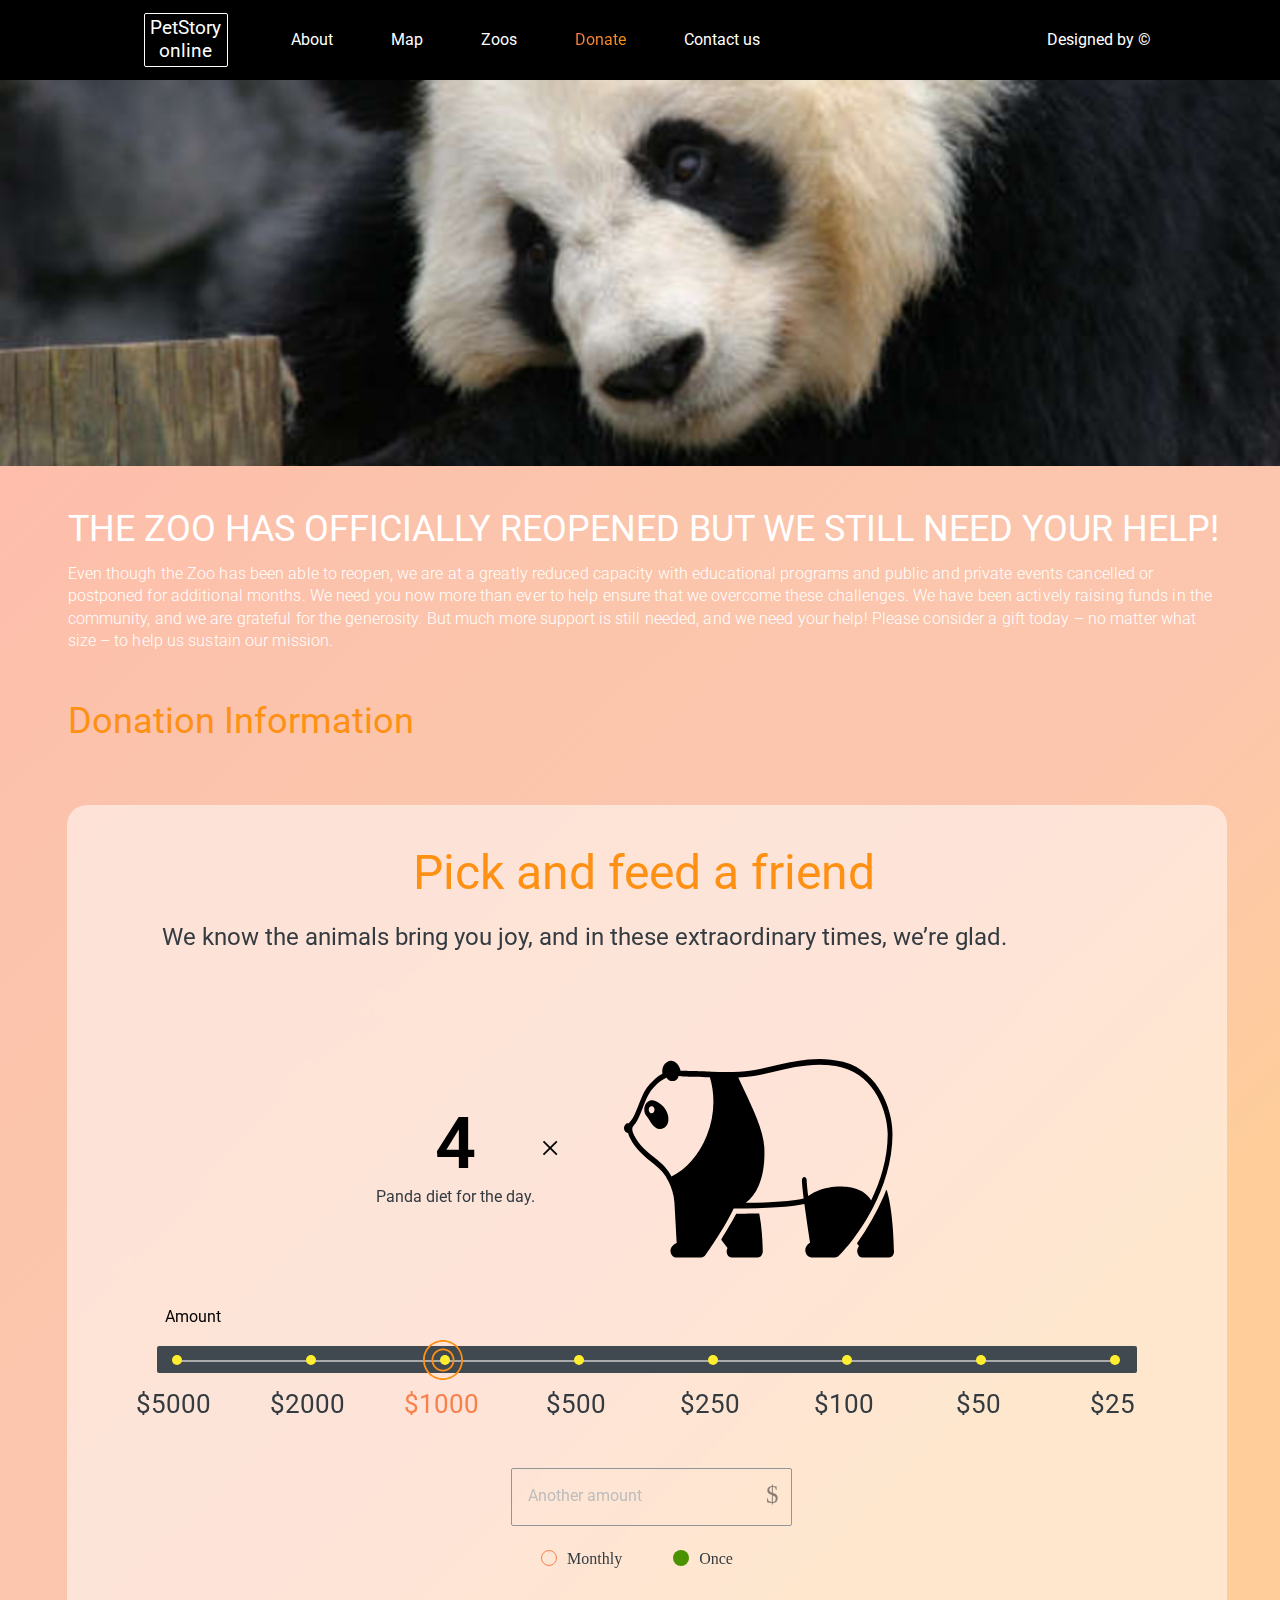
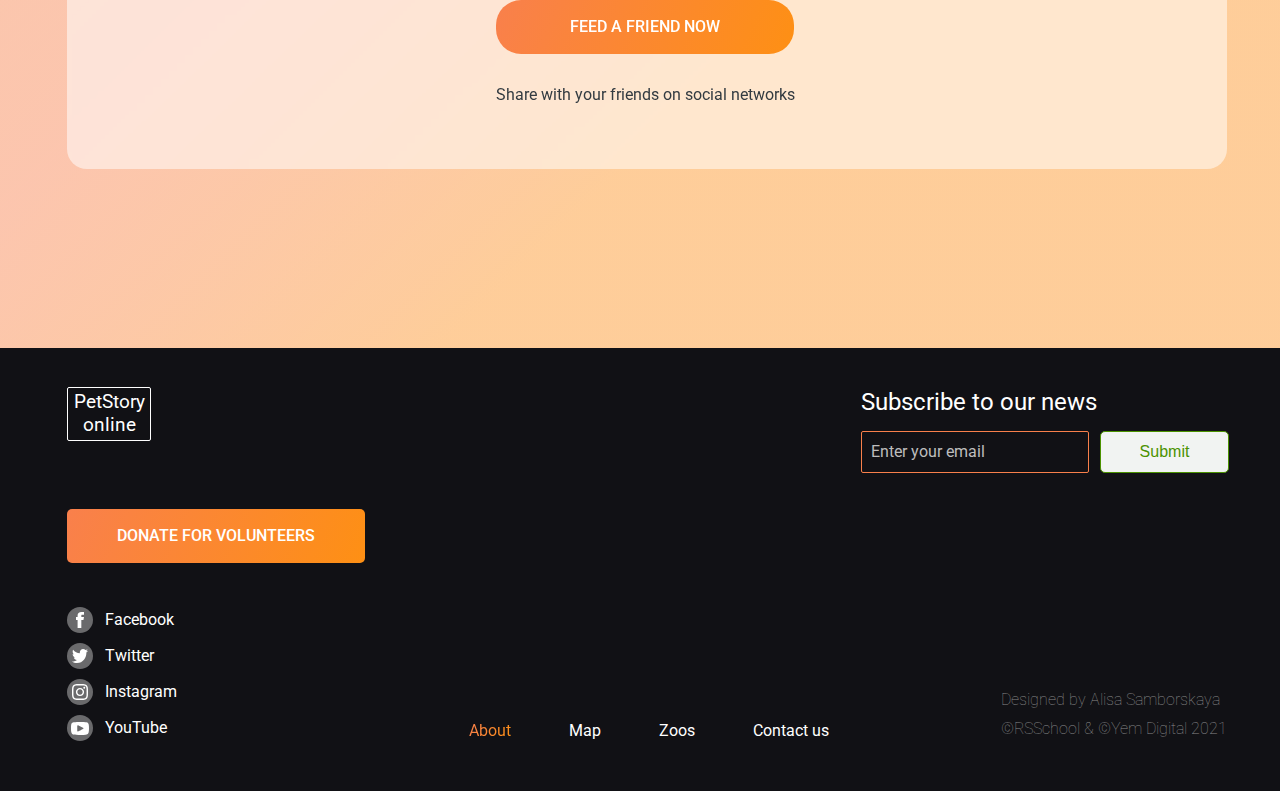
==== online-zoo/pages/donate/index.html @ 53935221 "add: second week responsive" ====
<!DOCTYPE html>
<html lang="en">

<head>
    <meta charset="UTF-8">
    <meta http-equiv="X-UA-Compatible" content="IE=edge">
    <meta name="viewport" content="width=device-width, initial-scale=1.0">
    <title>Donate</title>
    <link rel="stylesheet" href="style.css">
</head>

<body>
    <header class="header">
        <nav id="about" class="nav">
            <div class="wrapNav">
                <a class="" href="../main/index.html">
                    <div class="logoA">
                        <div>
                            <h1 class="logoText">PetStory online</h1>
                        </div>
                    </div>
                </a>
                <ul class="navList">
                    <li><a href="../main/index.html">About</a></li>
                    <li><a href="#">Map</a></li>
                    <li><a href="#">Zoos</a></li>
                    <li><a class="active" href="../donate/#">Donate</a></li>
                    <li><a href="#">Contact us</a></li>
                </ul>
            </div>
            <div class="designed"><a href="https://www.figma.com/file/jfEFwkXVj1WRq7sUHDr8os/PetStory-online"> Designed
                    by &#169;</a></div>
        </nav>

    </header>
    <!--- END OF HEADER-->


    <main class="main">
        <div class="container">
            <div class="pandaText">
            </div>

            <section class="feedAnimals">
                <div class="feedWrapper">
                    <h3 class="donateFirstText">THE ZOO HAS OFFICIALLY REOPENED BUT WE STILL NEED YOUR HELP!</h3>
                    <div class="donateSecndText">Even though the Zoo has been able to reopen, we are at a greatly
                        reduced capacity with educational programs and public and private events cancelled or
                        postponed for additional months. We need you now more than ever to help ensure that we
                        overcome these challenges. We have been actively raising funds in the community, and we are
                        grateful for the generosity. But much more support is still needed, and we need your help!
                        Please consider a gift today – no matter what size – to help us sustain our mission.</div>
                </div>
                <h3 class="donateThirdText">
                    Donation Information
                </h3>
                <div class="mainWrapper">
                    <div class="mainContainerDonate">
                        <div class="containerCenter">
                            <h2 class="textFeed">
                                Pick and feed a friend
                            </h2>
                            <div class="textFeedTwo">
                                We know the animals bring you joy, and in these extraordinary times, we&#8217;re glad.
                            </div>
                            <div class="feed">
                                <div class="feedNumb">
                                    4
                                    <span class="diet">Panda diet for the day.</span>
                                </div>

                                <div class="feedAnimal">
                                    <div class="simbol">&times;</div>
                                    <img src="../../assets/images/animals-widget.svg" alt="feedPanda">
                                </div>
                            </div>
                            <p class="smallest">Amount</p>

                            <div class="donatLine">
                                <input class="range-input" type="range" list="donatList" value="3" min="1" max="8">
                                <datalist id="donatList">
                                    <option value="1" class="range-label">$5000</option>
                                    <option value="2" class="range-label">$2000</option>
                                    <option value="3" class="range-label donatLine-active">$1000</option>
                                    <option value="4" class="range-label">$500</option>
                                    <option value="5" class="range-label">$250</option>
                                    <option value="6" class="range-label">$100</option>
                                    <option value="7" class="range-label">$50</option>
                                    <option value="8" class="range-label">$25</option>
                                </datalist>
                            </div>

                            <div class="donatWrapper">
                                <form class="feedAmount">
                                    <div class="feedAmount_div_input">
                                        <input type="number" class="feedAmount_input" 
                                            placeholder="Another amount">
                                    </div>
                                    <div class="feedAmount_radio">
                                        <div class="radio">
                                            <input type="radio" name="event" id="donate-monthly">
                                            <label for="donate-monthly">Monthly</label>
                                        </div>
                                        <div class="radio">
                                            <input type="radio" name="event" id="donate-once" checked>
                                            <label for="donate-once">Once</label>
                                        </div>
                                    </div>
                                    <div class="button_div"><button class="button">Feed a friend now</button></div>
                                    <p class="lastText">Share with your friends on social networks</p>
                                </form>
                            </div>


                        </div>


                    </div>
                </div>


            </section>





            <!-- FOOOOTER-->


            <section class="footer">
                <h3 class="hiddenClass">hidden</h3>
                <div class="footerWrapper">
                    <div class="sectionOne">
                        <div class="logoF">
                            <div><a class="logoText" href="#about">PetStory online</a></div>
                        </div>
                        <button class="donateBtn">donate for volunteers</button>
                        <div class="listCommunities">
                            <a class="facebook">
                                <div class="circleIco">
                                    <img class="facebooIco" src="../../assets/icons/facebook.svg" alt="facebook">
                                </div>
                                <span class="communitiesText">Facebook</span>
                            </a>

                            <a class="facebook">
                                <div class="circleIco">
                                    <img class="facebooIco" src="../../assets/icons/Twitter.svg" alt="facebook">
                                </div>
                                <span class="communitiesText">Twitter</span>
                            </a>

                            <a class="facebook">
                                <div class="circleIco">
                                    <img class="facebooIco" src="../../assets/icons/instagram.svg" alt="facebook">
                                </div>
                                <span class="communitiesText">Instagram</span>
                            </a>

                            <a class="facebook">
                                <div class="circleIco">
                                    <img class="facebooIco" src="../../assets/icons/youtube.svg" alt="facebook">
                                </div>
                                <span class="communitiesText">YouTube</span>
                            </a>

                        </div>
                    </div>
                    <div class="sectionTwo">
                        <nav class="fotlist">
                            <ul class="listFoot">
                                <li><a class="active" href="#">About</a>
                                </li>
                                <li>
                                    <a href="#">Map</a>
                                </li>
                                <li>
                                    <a href="#">Zoos</a>
                                </li>
                                <li>
                                    <a href="#">Contact us</a>
                                </li>
                            </ul>
                        </nav>
                    </div>
                    <div class="sectionThree">
                        <div class="secThreeText">Subscribe to our news</div>
                        <form name="contact">
                            <input class="inputPlace" type="email" name="email" placeholder="Enter your email">
                            <button type="button" class="emailBtn">Submit</button>
                        </form>
                        <div class="signature">
                            <div class="textSign">Designed by Alisa Samborskaya</div>
                            <div class="textSign">©RSSchool & ©Yem Digital 2021</div>
                        </div>
                    </div>

                </div>
            </section>
        </div>
    </main>
    <script src="./script.js"></script>
</body>

</html>
---- online-zoo/pages/donate/style.css ----
@import url('https://fonts.googleapis.com/css2?family=Roboto&display=swap');

/* HEADER*/
body {
    margin: 0px;
}

html {
    scroll-behavior: smooth;
}

.hiddenClass {
    display: none;
}

a {
    text-decoration: none;
    color: #FFFFFF;
    font-family: 'Roboto', sans-serif;
    font-style: normal;
    font-weight: 400;
    font-size: 16px;
    line-height: 140%;
}

.manageBtn {
    padding-top: 503px;
    padding-left: 680px;
}

.d {
    margin-left: 87px;
}

.descriptionOne {
    font-family: 'Roboto';
    font-style: normal;
    font-weight: 400;
    font-size: 48px;
    line-height: 120%;
    color: #333B41;
    margin-top: 0;
    margin-bottom: 24px;
}

.description {
    font-family: 'Roboto';
    font-style: normal;
    font-weight: 400;
    font-size: 16px;
    line-height: 140%;
    color: #333B41;
}

.descriptionTwo {
    font-family: 'Roboto';
    font-style: normal;
    font-weight: 400;
    font-size: 24px;
    line-height: 120%;
    color: #333B41;
    margin-top: 54px;
    margin-bottom: 34px;
}

.descriptionThree {
    font-family: 'Roboto';
    font-style: normal;
    font-weight: 400;
    font-size: 16px;
    line-height: 120%;
    color: #333B41;
}


a:hover {
    background: linear-gradient(113.96deg, #F9804B 1.49%, #FE9013 101.44%);
    -webkit-background-clip: text;
    -webkit-text-fill-color: transparent;
}

.active {
    background: linear-gradient(113.96deg, #F9804B 1.49%, #FE9013 101.44%);
    -webkit-background-clip: text;
    -webkit-text-fill-color: transparent;
    pointer-events: none;
    /* делаем элемент неактивным для взаимодействия */
    cursor: default;
}

.header {
    height: 80px;
    display: flex;
    background-color: #000000;
    align-items: center;
}

.nav {
    display: flex;
    color: rgb(255, 255, 255);
    width: 1600px;
    margin: 0 auto;
    justify-content: space-around
}

.navList {
    display: flex;
    gap: 58px;
    list-style: none;
}

.wrapNav {
    display: flex;

}

.designed {
    align-items: center;
    display: flex;
    margin-right: -15px;
}

.logo {
    background-image: url(../../assets/icons/logo_footer.svg);
    background-size: contain;
    background-repeat: no-repeat;
    width: 82px;
    height: 52px;
    margin-top: 14px;
    margin-left: 220px;
}

.logoA {
    width: 82px;
    height: 52px;
    border: 1px solid #FFFFFF;
    display: flex;
    justify-content: center;
    align-items: center;
    border-radius: 2px;
    margin-right: 23px;

}

.pandaText {
    background-image: url("../../assets/images/Giant\ Panda.jpg");
    height: 386px;
    max-width: 1600px;
    margin: 0 auto;
    background-repeat: no-repeat;
    background-position: 0px -197px;
}

.orangeCircle {
    position: absolute;
    width: 465px;
    height: 465px;
    left: calc(50% - 450px/2 + 239.5px);
    top: 92px;
    background: linear-gradient(113.96deg, #F9804B 1.49%, #FE9013 101.44%);
    border: 1px solid #000000;
    border-radius: 50%;

}

.pandaText {
    font-family: 'Roboto', sans-serif;
    font-style: normal;
    font-weight: 700;
    font-size: 106.5px;
    line-height: 79px;

    text-align: center;
    text-transform: uppercase;
    color: #FFFFFF;
    margin-bottom: 0;
}

.pandaTextCont {
    width: 500px;
    margin-left: 73px;

}

.button {
    cursor: pointer;
    width: 298px;
    height: 54px;
    border: none;
    background: linear-gradient(113.96deg, #F9804B 1.49%, #FE9013 101.44%);
    border-radius: 25px;
    font-family: 'Roboto', sans-serif;
    font-style: normal;
    font-weight: 500;
    font-size: 16px;
    line-height: 140%;
    text-align: center;
    text-transform: uppercase;
    color: #FFFFFF;
}

.favorite {
    color: #FFEE2E;
}


.photoText {
    margin-top: 140px;
    margin-left: 219px;
    display: flex;
    width: 1161px;
    height: 403px;
}

.description {
    display: block;
}

.logoText {
    font-family: 'Roboto', sans-serif;
    font-style: normal;
    font-weight: 400;
    font-size: 19.0145px;
    line-height: 120%;
    text-align: center;
    color: #FFFFFF;
    display: flex;
}



/* END   HEADER */
.feedWrapper {
    padding-top: 40px;
    padding-left: 15px;

}

.feedAnimals {
    background: linear-gradient(315.75deg, rgba(254, 210, 144, 0.7) 30.06%, #FEBDAB 100.95%, rgba(254, 210, 144, 0.7) 106.36%),
        linear-gradient(315.75deg, rgba(254, 189, 171, 0.74) 30.06%, rgba(243, 169, 248, 0.66) 50.74%, #E0D8F0 80.49%, #EAF7FE 127.9%, #EAF7FE 149.54%),
        linear-gradient(315.75deg, rgba(254, 189, 171, 0.74) 30.06%, rgba(243, 169, 248, 0.66) 50.74%, #E0D8F0 80.49%, #EAF7FE 127.9%, #EAF7FE 149.54%);
    height: 1482px;
}


.donateFirstText {
    font-family: 'Roboto';
    font-style: normal;
    font-weight: 400;
    font-size: 36px;
    line-height: 130%;
    color: #FFFFFF;
    margin-top: 40px;
    margin: 0 auto;
    width: 1160px;
}

.donateSecndText {
    font-family: 'Roboto';
    font-style: normal;
    font-weight: 300;
    font-size: 16px;
    line-height: 140%;
    color: #FFFFFF;
    padding-top: 10px;
    margin: 0 auto;
    width: 1160px;
    letter-spacing: 0.1px;
}

.donateThirdText {
    font-family: 'Roboto';
    font-style: normal;
    font-weight: 400;
    font-size: 36px;
    line-height: 130%;
    color: #FE9013;
    padding-top: 46px;
    margin: 0 auto;
    width: 1160px;
    padding-left: 15px;
}

.mainContainerDonate {
    background: rgba(255, 255, 255, 0.52);
    backdrop-filter: blur(2px);
    border-radius: 20px;
    height: 964px;
    width: 1160px;
    margin-top: 60px;
    margin-left: 13px;
    display: flex;
    justify-content: center;
    align-items: center;
}

.mainWrapper {
    display: flex;
    justify-content: center;
    align-items: center;
}

.containerCenter {
    width: 980px;
    height: 862px;
    margin-top: -25px;
}

.textFeed {
    font-family: 'Roboto';
    font-style: normal;
    font-weight: 400;
    font-size: 48px;
    line-height: 120%;
    text-align: center;
    color: #FE9013;
    margin-left: -5px;
    margin-top: 0px;
    margin-bottom: 22px;
}

.textFeedTwo {
    font-family: 'Roboto';
    font-style: normal;
    font-weight: 400;
    font-size: 24px;
    line-height: 120%;
    color: #333B41;
    padding-left: 5px;
    margin-bottom: 60px;
}

.feed {
    display: flex;
    justify-content: center;
    align-items: center;
    margin-right: 10px;
}

.feedNumb {
    font-weight: 600;
    font-size: 72px;
    line-height: 74%;
    text-align: center;
    text-transform: uppercase;
    color: #000000;
    display: flex;
    flex-direction: column;
    margin-top: 55px;
    width: 159px;
    font-family: "Roboto", Arial, sans-serif;
    font-style: normal;
}

.feedAnimal {
    width: 372px;
    display: flex;
    align-items: center;
    gap: 64px;
    position: relative;
    left: 5px;
}

.simbol {
    font-size: 36px;
    font-weight: 300;
    position: relative;
    top: 13px;
}

.diet {
    font-weight: 400;
    font-size: 16px;
    line-height: 140%;
    text-align: center;
    color: #333B41;
    text-transform: none;
    margin-top: 15px;
}

.smallest {
    color: #000000;
    margin-top: 48px;
    margin-bottom: 17px;
    text-align: left;
    font-family: "Roboto", Arial, sans-serif;
    font-style: normal;
    font-size: 16px;
    line-height: 140%;
    font-weight: 400;
    padding-left: 8px;
}





.donatLine {
    position: relative;
}

.donatWrapper {
    display: flex;
    justify-content: center;
    width: 976px;
}

.donatLine::before {
    content: "";
    position: absolute;
    z-index: 0;
    width: 100%;
    height: 27px;
    background-color: #404950;
    border-radius: 2px;
}

.donatLine input {
    position: relative;
    z-index: 2;
    margin-top: 29px;
    width: 100%;
    height: 2px;
    -webkit-appearance: none;
    background-color: rgba(0, 0, 0, 0);
    border: none;
}

.donatLine::after {
    content: "";
    position: absolute;
    left: 19.5px;
    top: 14px;
    width: 96%;
    height: 2px;
    background-color: #ababab;
}

.donatList {
    display: grid;
    grid-template-columns: repeat(8, 1fr);
    margin-top: 5px;
    width: 109.5%;
    position: relative;
    left: -50px;
    z-index: 3;
    font-weight: 500;
    font-size: 26px;
    line-height: 140%;
    color: #333b41;
    font-family: "Roboto", Arial, sans-serif;
    font-style: normal;
}

.range-label {
    -webkit-box-flex: 1;
    flex: 1;
    text-align: center;
    position: relative;
    cursor: pointer;
    font-size: 26px;
    line-height: 140%;
    color: #333b41;
    font-family: "Roboto", Arial, sans-serif;
    font-style: normal;
}

/* .donatLine option::before {
    content: "";
    position: absolute;
    left: 65px;
    top: -31px;
    width: 10px;
    height: 10px;
    background-color: #ffee2e;
    border-radius: 50%;
} */
/* .donatLine option::after {
    content: "";
    position: absolute;
    left: 40px;
    top: -51px;
    width: 50px;
    height: 50px;
} */
.donatLine input::-webkit-slider-thumb {
    padding: 20px;
    margin-top: -46px;
    margin-left: -4px;
    position: relative;
    width: 10px;
    height: 10px;
    -webkit-appearance: none;
    background-image: URL("../../assets/images/roller_icon.svg");
}

.donatLine datalist .donatLine-active {
    color: #f9804b;
    cursor: default;
    pointer-events: none;
    z-index: 1;
}

.donatLine datalist option:hover {
    color: #4b9200;
}

.donatLine datalist option:hover:before {
    background-color: #4b9200;
}

.active {
    color: #f9804b !important;
    cursor: default;
}

.lastText {
    margin-top: 30px;
    margin-left: -15px;
    white-space: nowrap;
    font-weight: 400;
    font-size: 16px;
    line-height: 140%;
    color: #333b41;
    font-family: "Roboto", Arial, sans-serif;
    font-style: normal;
}















.feedAmount {
    margin-top: 45px;
    width: 268px;
}

.feedAmount_div_input {
    position: relative;
    width: 268px;
}

.feedAmount_div_input:after {
    content: "$";
    position: absolute;
    top: 13px;
    right: 0;
    opacity: 0.45;
    font-size: 25px;
}

.feedAmount_input {
    height: 54px;
    border-radius: 2px;
    border: 1px solid #929699;
    padding-left: 9px;
    text-align: left;
    width: 100%;
    background: transparent;
    position: relative;
    z-index: 5;
    outline: none;
}

.feedAmount_input:active,
.feedAmount_input:focus {
    color: #4B9200;
    border-color: #4B9200;
}

.feedAmount_input:active::placeholder,
.feedAmount_input:focus::placeholder {
    color: #4B9200;
    border-color: #4B9200;
}

.donatLine input[type=number]::-webkit-outer-spin-button,
.donatLine input[type=number]::-webkit-inner-spin-button {
    -webkit-appearance: none;
}

.feedAmount_radio {
    margin: 22px 0 30px -15px;
    gap: 51px;
    display: flex;
    -webkit-box-align: center;
    align-items: center;
    -webkit-box-pack: center;
    justify-content: center;
    -webkit-box-direction: normal;
}


.radio label::before {
    content: "";
    width: 16px;
    height: 16px;
    display: inline-block;
    margin-right: 10px;
    position: relative;
    top: 2px;
    -webkit-box-sizing: border-box;
    box-sizing: border-box;
    border: 1px solid #f9804b;
    border-radius: 50%;
}

.radio input:checked+label {
    cursor: default;
    color: #333b41;
}

.radio input:checked+label::before {
    border: 0;
    background-color: #4b9200;
}

.radio input {
    display: none;
}

.button {
    width: 298px;
    height: 54px;
    background: linear-gradient(113.96deg, #F9804B 1.49%, #FE9013 101.44%);
    border-radius: 25px;
    font-family: "Roboto";
    text-align: center;
    text-transform: uppercase;
    color: #FFFFFF;
    border: none;
    margin-left: -15px;
}

.button:hover {
    background: #E47209;
}


.button:active {
    background: #4b9200;
}
.button:focus {
    background: #4B9200;
}


































.containerCenter datalist {
    display: grid;
    grid-template-columns: repeat(8, 1fr);
    margin-top: 5px;
    width: 109.5%;
    position: relative;
    left: -50px;
    z-index: 3;
    font-weight: 500;
    font-size: 26px;
    line-height: 140%;
    color: #333b41;
}

.containerCenter datalist option {
    -webkit-box-flex: 1;
    -ms-flex: 1;
    flex: 1;
    text-align: center;
    position: relative;
    cursor: pointer;
}

.containerCenter datalist option::before,
.containerCenter datalist option {
    -webkit-transition: all 0.2s ease;
    transition: all 0.2s ease;
}

.containerCenter datalist option::before {
    content: "";
    position: absolute;
    left: 65px;
    top: -31px;
    width: 10px;
    height: 10px;
    background-color: #ffee2e;
    border-radius: 50%;
}

.containerCenter datalist option::after {
    content: "";
    position: absolute;
    left: 40px;
    top: -51px;
    width: 50px;
    height: 50px;
}



.containerCenter input[type=number]::-webkit-outer-spin-button,
.containerCenter input[type=number]::-webkit-inner-spin-button {
    -webkit-appearance: none;
}

.containerCenter .donatLine_radio {
    margin: 22px 0 30px -15px;
    gap: 51px;
    display: flex;
    -webkit-box-align: center;
    align-items: center;
    -webkit-box-pack: center;
    justify-content: center;
    -webkit-box-direction: normal;
}

.containerCenter .radio label {
    font-weight: 400;
    font-size: 16px;
    line-height: 140%;
    color: #333b41;
    cursor: pointer;
    transition: all 0.2s ease;
}


/* .containerCenter .radio input:checked+label {
    cursor: default;
    color: #333b41;
}

 */





























/* FOOOTER */

.footer {
    background: rgba(17, 17, 21, 1);
    height: 443px;
    margin: 0 auto;
    position: relative;

}

.footerWrapper {
    display: flex;
    /*     gap: 38px; */
    width: 1250px;
    margin: 0 auto;
}

.sectionOne {
    width: 385px;
    height: 100px;
    margin-left: 52px;
}

.sectionTwo {
    width: 428px;
    height: 443px;
    align-items: end;
    display: flex;
    margin-top: -33px;
    margin-left: 8px;
}

.sectionThree {
    width: 405px;
    height: 100px;
    margin-left: -25px;
}

.logoF {
    width: 82px;
    height: 52px;
    border: 1px solid #FFFFFF;
    display: flex;
    justify-content: center;
    align-items: center;
    border-radius: 2px;
    margin-top: 39px;
}

.logoText {
    font-family: 'Roboto', sans-serif;
    font-style: normal;
    font-weight: 400;
    font-size: 19.0145px;
    line-height: 120%;
    text-align: center;
    color: #FFFFFF;
    display: flex;
}

.donateBtn {
    width: 298px;
    height: 54px;
    border: none;
    background: linear-gradient(113.96deg, #F9804B 1.49%, #FE9013 101.44%);
    border-radius: 5px;
    font-family: 'Roboto', sans-serif;
    font-style: normal;
    font-weight: 500;
    font-size: 16px;
    line-height: 140%;
    text-align: center;
    text-transform: uppercase;
    color: #FFFFFF;
    display: block;
    cursor: pointer;
    margin-top: 68px;
}
.donateBtn:active {
    background: #4b9200;
}
.donateBtn:focus {
    background: #4B9200;
}

.communitiesText {
    font-family: 'Roboto', sans-serif;
    font-style: normal;
    font-weight: 400;
    font-size: 16px;
    line-height: 140%;
    color: #FFFFFF;
    margin-left: 12px;
    display: flex;
    align-items: center;
}

.listCommunities {
    margin-top: 44px;
}

.circleIco {
    width: 26px;
    height: 26px;
    background: rgba(196, 196, 196, 0.5);
    border-radius: 50%;
    display: flex;
    justify-content: center;
    align-items: center;
}

.facebook {
    display: flex;
    margin-top: 10px;
    cursor: pointer;
}

.listFoot {
    color: #FFFFFF;
    display: flex;
    list-style: none;
    gap: 58px;
    padding-left: 0px;
    margin-left: 10px;
}

.contact {
    display: flex;
    margin-top: 14px;
}

.secThreeText {
    font-family: 'Roboto', sans-serif;
    font-style: normal;
    font-weight: 400;
    font-size: 24px;
    line-height: 120%;
    color: #FFFFFF;
    margin-bottom: 14px;
}

.sectionThree {
    margin-top: 40px;
}

input {
    border: 0.7px solid;
    border-color: rgba(249, 128, 75, 1);
    border-radius: 2px;
    background-color: rgba(17, 17, 21, 1);
    width: 222px;
    height: 38px;
    outline: none;
    color: #FFFFFF;
}

::placeholder {
    font-family: 'Roboto', sans-serif;
    font-style: normal;
    font-weight: 400;
    font-size: 16px;
    line-height: 140%;
    color: #BDBDBD;
    padding-left: 7px;
}

.emailBtn {
    width: 129px;
    height: 42px;
    font-weight: 400;
    font-size: 16px;
    line-height: 140%;
    text-transform: none;
    border-radius: 5px;
    cursor: pointer;
    background: #F1F3F2;
    border: 1px solid #4B9200;
    border-radius: 5px;
    color: #4B9200;
    margin-left: 7px;
}

.signature {
    display: flex;
    flex-direction: column;
    margin-top: 217px;
    margin-left: 140px;
    gap: 10px;
}

.textSign {
    font-family: 'Roboto';
    font-style: normal;
    font-weight: 100;
    font-size: 16px;
    line-height: 120%;
    color: #8b8b8b;
}

/* INTERACTIVE*/
.button:hover {
    background: #E47209;
}

.btnWhathOnline:hover {
    background: #E47209;
}

.btnFeedFriend:hover {
    background: #E47209;
}

.feedback:hover {
    background: #E47209;
}

.donateBtn:hover {
    background: #E47209;
}

.arrowLeft:hover {
    background: #E47209;
    border-radius: 50%;
}

.arrowRight:hover {
    background: #E47209;
    border-radius: 50%;
}

.btnArrowLeft:hover {
    background: #E47209;
    border-radius: 50%;
}

input:valid:not(:placeholder-shown) {
    border-color: green;
}

input:invalid:not(:placeholder-shown) {
    border-color: red;
}


























.second_page .thezoo .friend datalist option:hover {
    color: #4b9200;
}

.second_page .thezoo .friend datalist option:hover:before {
    background-color: #4b9200;
}

.second_page .thezoo .friend datalist .donat_range-active {
    color: #f9804b;
    cursor: default;
    pointer-events: none;
    z-index: 1;
}
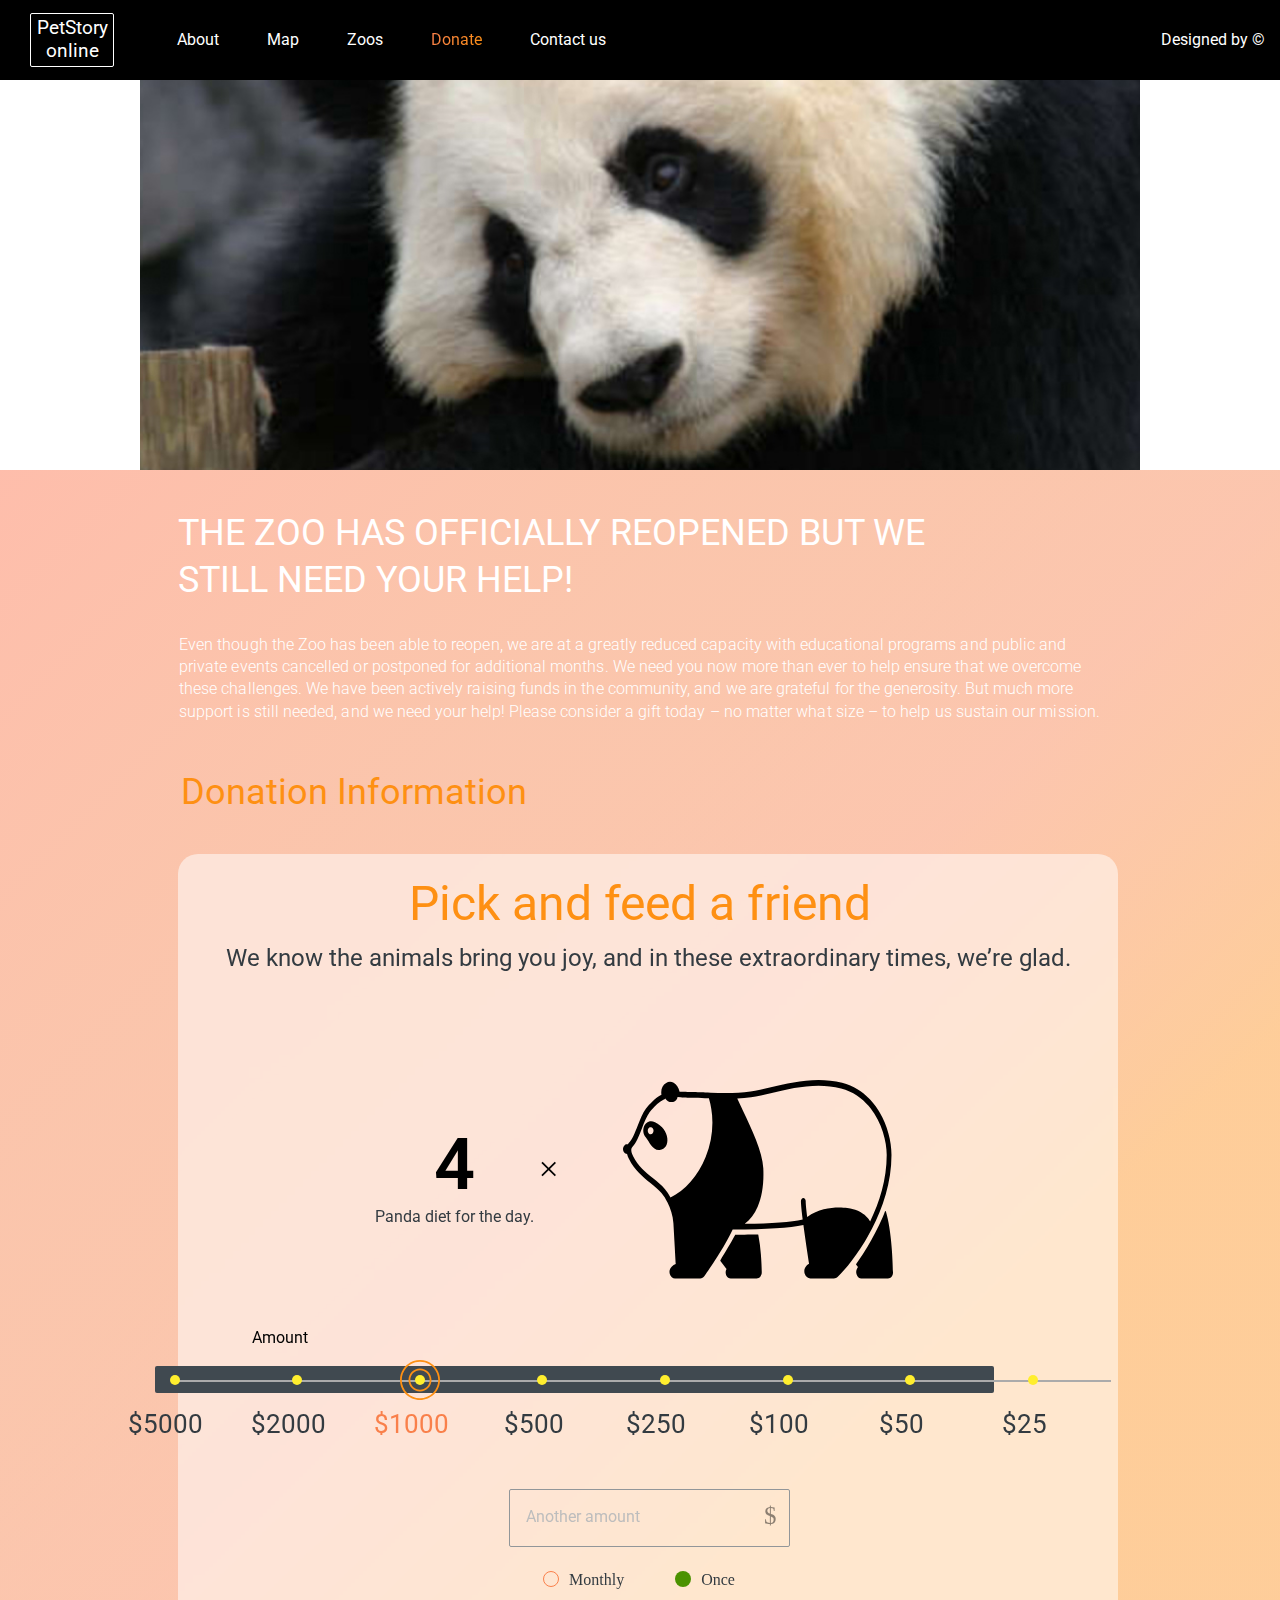
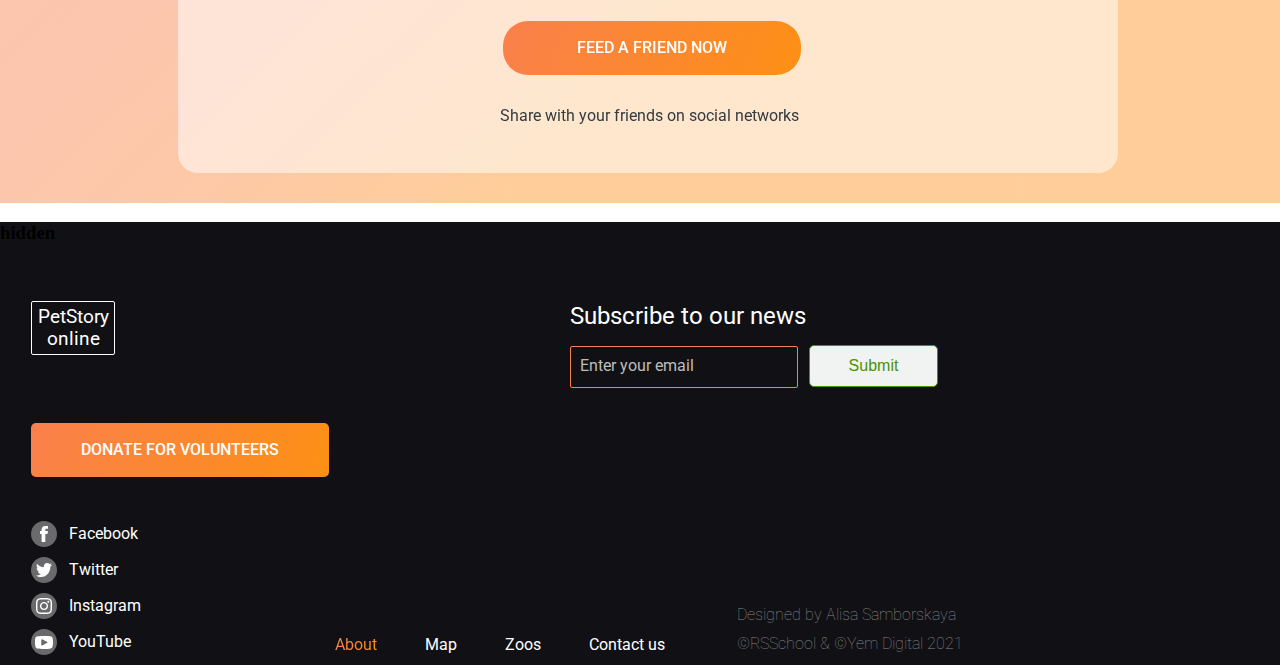
==== commit 22aa3ce4: "fix:small fix" ====
--- a/online-zoo/pages/donate/index.html
+++ b/online-zoo/pages/donate/index.html
@@ -43,13 +43,10 @@
 
             <section class="feedAnimals">
                 <div class="feedWrapper">
-                    <h3 class="donateFirstText">THE ZOO HAS OFFICIALLY REOPENED BUT WE STILL NEED YOUR HELP!</h3>
-                    <div class="donateSecndText">Even though the Zoo has been able to reopen, we are at a greatly
-                        reduced capacity with educational programs and public and private events cancelled or
-                        postponed for additional months. We need you now more than ever to help ensure that we
-                        overcome these challenges. We have been actively raising funds in the community, and we are
-                        grateful for the generosity. But much more support is still needed, and we need your help!
-                        Please consider a gift today – no matter what size – to help us sustain our mission.</div>
+                    <h3 class="donateFirstText">THE ZOO HAS OFFICIALLY REOPENED BUT WE <br class="hiddenClass"> STILL NEED YOUR HELP!</h3>
+                    <div class="donateSecndText">Even though the Zoo has been able to reopen, we are at a greatly reduced capacity with educational programs and public and private events cancelled or postponed for additional months. We need you now more than ever to help ensure that
+                        we overcome these challenges. We have been actively raising funds in the community, and we are grateful for the generosity. But much more support is still needed, and we need your help! Please consider a gift today – no matter
+                        what size – to help us sustain our mission.</div>
                 </div>
                 <h3 class="donateThirdText">
                     Donation Information
@@ -93,8 +90,7 @@
                             <div class="donatWrapper">
                                 <form class="feedAmount">
                                     <div class="feedAmount_div_input">
-                                        <input type="number" class="feedAmount_input" 
-                                            placeholder="Another amount">
+                                        <input type="number" class="feedAmount_input" placeholder="Another amount">
                                     </div>
                                     <div class="feedAmount_radio">
                                         <div class="radio">
--- a/online-zoo/pages/donate/style.css
+++ b/online-zoo/pages/donate/style.css
@@ -1,6 +1,7 @@
 @import url('https://fonts.googleapis.com/css2?family=Roboto&display=swap');
 
 /* HEADER*/
+
 body {
     margin: 0px;
 }
@@ -71,7 +72,6 @@
     line-height: 120%;
     color: #333B41;
 }
-
 
 a:hover {
     background: linear-gradient(113.96deg, #F9804B 1.49%, #FE9013 101.44%);
@@ -111,7 +111,6 @@
 
 .wrapNav {
     display: flex;
-
 }
 
 .designed {
@@ -139,7 +138,6 @@
     align-items: center;
     border-radius: 2px;
     margin-right: 23px;
-
 }
 
 .pandaText {
@@ -160,7 +158,6 @@
     background: linear-gradient(113.96deg, #F9804B 1.49%, #FE9013 101.44%);
     border: 1px solid #000000;
     border-radius: 50%;
-
 }
 
 .pandaText {
@@ -169,7 +166,6 @@
     font-weight: 700;
     font-size: 106.5px;
     line-height: 79px;
-
     text-align: center;
     text-transform: uppercase;
     color: #FFFFFF;
@@ -179,7 +175,6 @@
 .pandaTextCont {
     width: 500px;
     margin-left: 73px;
-
 }
 
 .button {
@@ -203,7 +198,6 @@
     color: #FFEE2E;
 }
 
-
 .photoText {
     margin-top: 140px;
     margin-left: 219px;
@@ -228,21 +222,17 @@
 }
 
 
-
 /* END   HEADER */
+
 .feedWrapper {
     padding-top: 40px;
     padding-left: 15px;
-
 }
 
 .feedAnimals {
-    background: linear-gradient(315.75deg, rgba(254, 210, 144, 0.7) 30.06%, #FEBDAB 100.95%, rgba(254, 210, 144, 0.7) 106.36%),
-        linear-gradient(315.75deg, rgba(254, 189, 171, 0.74) 30.06%, rgba(243, 169, 248, 0.66) 50.74%, #E0D8F0 80.49%, #EAF7FE 127.9%, #EAF7FE 149.54%),
-        linear-gradient(315.75deg, rgba(254, 189, 171, 0.74) 30.06%, rgba(243, 169, 248, 0.66) 50.74%, #E0D8F0 80.49%, #EAF7FE 127.9%, #EAF7FE 149.54%);
+    background: linear-gradient(315.75deg, rgba(254, 210, 144, 0.7) 30.06%, #FEBDAB 100.95%, rgba(254, 210, 144, 0.7) 106.36%), linear-gradient(315.75deg, rgba(254, 189, 171, 0.74) 30.06%, rgba(243, 169, 248, 0.66) 50.74%, #E0D8F0 80.49%, #EAF7FE 127.9%, #EAF7FE 149.54%), linear-gradient(315.75deg, rgba(254, 189, 171, 0.74) 30.06%, rgba(243, 169, 248, 0.66) 50.74%, #E0D8F0 80.49%, #EAF7FE 127.9%, #EAF7FE 149.54%);
     height: 1482px;
 }
-
 
 .donateFirstText {
     font-family: 'Roboto';
@@ -392,10 +382,6 @@
     padding-left: 8px;
 }
 
-
-
-
-
 .donatLine {
     position: relative;
 }
@@ -465,6 +451,7 @@
     font-family: "Roboto", Arial, sans-serif;
     font-style: normal;
 }
+
 
 /* .donatLine option::before {
     content: "";
@@ -476,6 +463,8 @@
     background-color: #ffee2e;
     border-radius: 50%;
 } */
+
+
 /* .donatLine option::after {
     content: "";
     position: absolute;
@@ -484,6 +473,7 @@
     width: 50px;
     height: 50px;
 } */
+
 .donatLine input::-webkit-slider-thumb {
     padding: 20px;
     margin-top: -46px;
@@ -526,20 +516,6 @@
     font-family: "Roboto", Arial, sans-serif;
     font-style: normal;
 }
-
-
-
-
-
-
-
-
-
-
-
-
-
-
 
 .feedAmount {
     margin-top: 45px;
@@ -601,7 +577,6 @@
     -webkit-box-direction: normal;
 }
 
-
 .radio label::before {
     content: "";
     width: 16px;
@@ -647,46 +622,13 @@
     background: #E47209;
 }
 
-
 .button:active {
     background: #4b9200;
 }
+
 .button:focus {
     background: #4B9200;
 }
-
-
-
-
-
-
-
-
-
-
-
-
-
-
-
-
-
-
-
-
-
-
-
-
-
-
-
-
-
-
-
-
-
 
 .containerCenter datalist {
     display: grid;
@@ -737,8 +679,6 @@
     height: 50px;
 }
 
-
-
 .containerCenter input[type=number]::-webkit-outer-spin-button,
 .containerCenter input[type=number]::-webkit-inner-spin-button {
     -webkit-appearance: none;
@@ -773,33 +713,6 @@
  */
 
 
-
-
-
-
-
-
-
-
-
-
-
-
-
-
-
-
-
-
-
-
-
-
-
-
-
-
-
 /* FOOOTER */
 
 .footer {
@@ -807,7 +720,6 @@
     height: 443px;
     margin: 0 auto;
     position: relative;
-
 }
 
 .footerWrapper {
@@ -878,9 +790,11 @@
     cursor: pointer;
     margin-top: 68px;
 }
+
 .donateBtn:active {
     background: #4b9200;
 }
+
 .donateBtn:focus {
     background: #4B9200;
 }
@@ -999,7 +913,9 @@
     color: #8b8b8b;
 }
 
+
 /* INTERACTIVE*/
+
 .button:hover {
     background: #E47209;
 }
@@ -1042,31 +958,6 @@
 input:invalid:not(:placeholder-shown) {
     border-color: red;
 }
-
-
-
-
-
-
-
-
-
-
-
-
-
-
-
-
-
-
-
-
-
-
-
-
-
 
 .second_page .thezoo .friend datalist option:hover {
     color: #4b9200;
@@ -1081,4 +972,138 @@
     cursor: default;
     pointer-events: none;
     z-index: 1;
+}
+
+
+/* ---------------------- MEDIA-------------------------------*/
+
+@media (max-width: 1599px) {
+    .pandaText {
+        height: 390px;
+        max-width: 1000px;
+        background-size: 162%;
+        background-position: -170px -192px;
+        font-size: 85.5px;
+        line-height: 64px;
+    }
+    .nav {
+        justify-content: space-between;
+    }
+    .wrapNav {
+        margin-left: 30px;
+    }
+    .navList {
+        gap: 48px;
+    }
+    .designed {
+        padding-right: 15px;
+        margin-right: 0px;
+    }
+    .orangeCircle {
+        width: 367px;
+        height: 367px;
+        left: calc(45% - 450px/2 + 239.5px);
+        top: 69px;
+        border: none;
+    }
+    .header {
+        position: relative;
+        z-index: 1;
+    }
+    .footer {
+        margin-top: -90px;
+    }
+    .sectionOne {
+        margin-left: 44px;
+    }
+    .listFoot {
+        gap: 48px;
+    }
+    .sectionTwo {
+        margin-top: -33px;
+        margin-left: -105px;
+    }
+    .sectionThree {
+        margin-left: -168px;
+    }
+    .signature {
+        margin-left: 167px;
+    }
+    .footerWrapper {
+        width: auto;
+    }
+    .feedAnimals {
+        height: 1333px;
+    }
+    .donateFirstText {
+        width: 940px;
+    }
+    .donateSecndText {
+        padding-top: 30px;
+        width: 937px;
+        letter-spacing: 0.06px;
+    }
+    .donateThirdText {
+        padding-left: 17px;
+        width: 936px;
+    }
+    .mainContainerDonate {
+        height: 919px;
+        margin-top: 38px;
+        margin-left: 15px;
+        width: 940PX;
+    }
+    .containerCenter {
+        margin-top: 40px;
+        height: 918px;
+        margin-left: -10px;
+    }
+    .textFeed {
+        margin-bottom: 12px;
+    }
+    .textFeedTwo {
+        padding-left: 71px;
+    }
+    .feed {
+        margin-right: 5px;
+    }
+    .donatLine::before {
+        width: 86%;
+    }
+    .dataList {
+        padding-left: 45px;
+    }
+    .footer {
+        margin-top: 0px;
+    }
+    .sectionOne {
+        margin-left: 31px;
+    }
+    .sectionTwo {
+        margin-left: -91px;
+    }
+    .sectionThree {
+        margin-left: -183px;
+    }
+    .containerCenter datalist {
+        width: 100.5%;
+    }
+    .donatLine input {
+        width: 93%;
+    }
+    .smallest {
+        margin-left: 89px
+    }
+    .feedAmount_radio {
+        margin: 22px 0 30px -7px;
+    }
+    .button {
+        margin-left: -6px;
+    }
+    .lastText {
+        margin-left: -9px;
+    }
+    .hiddenClass {
+        display: block;
+    }
 }